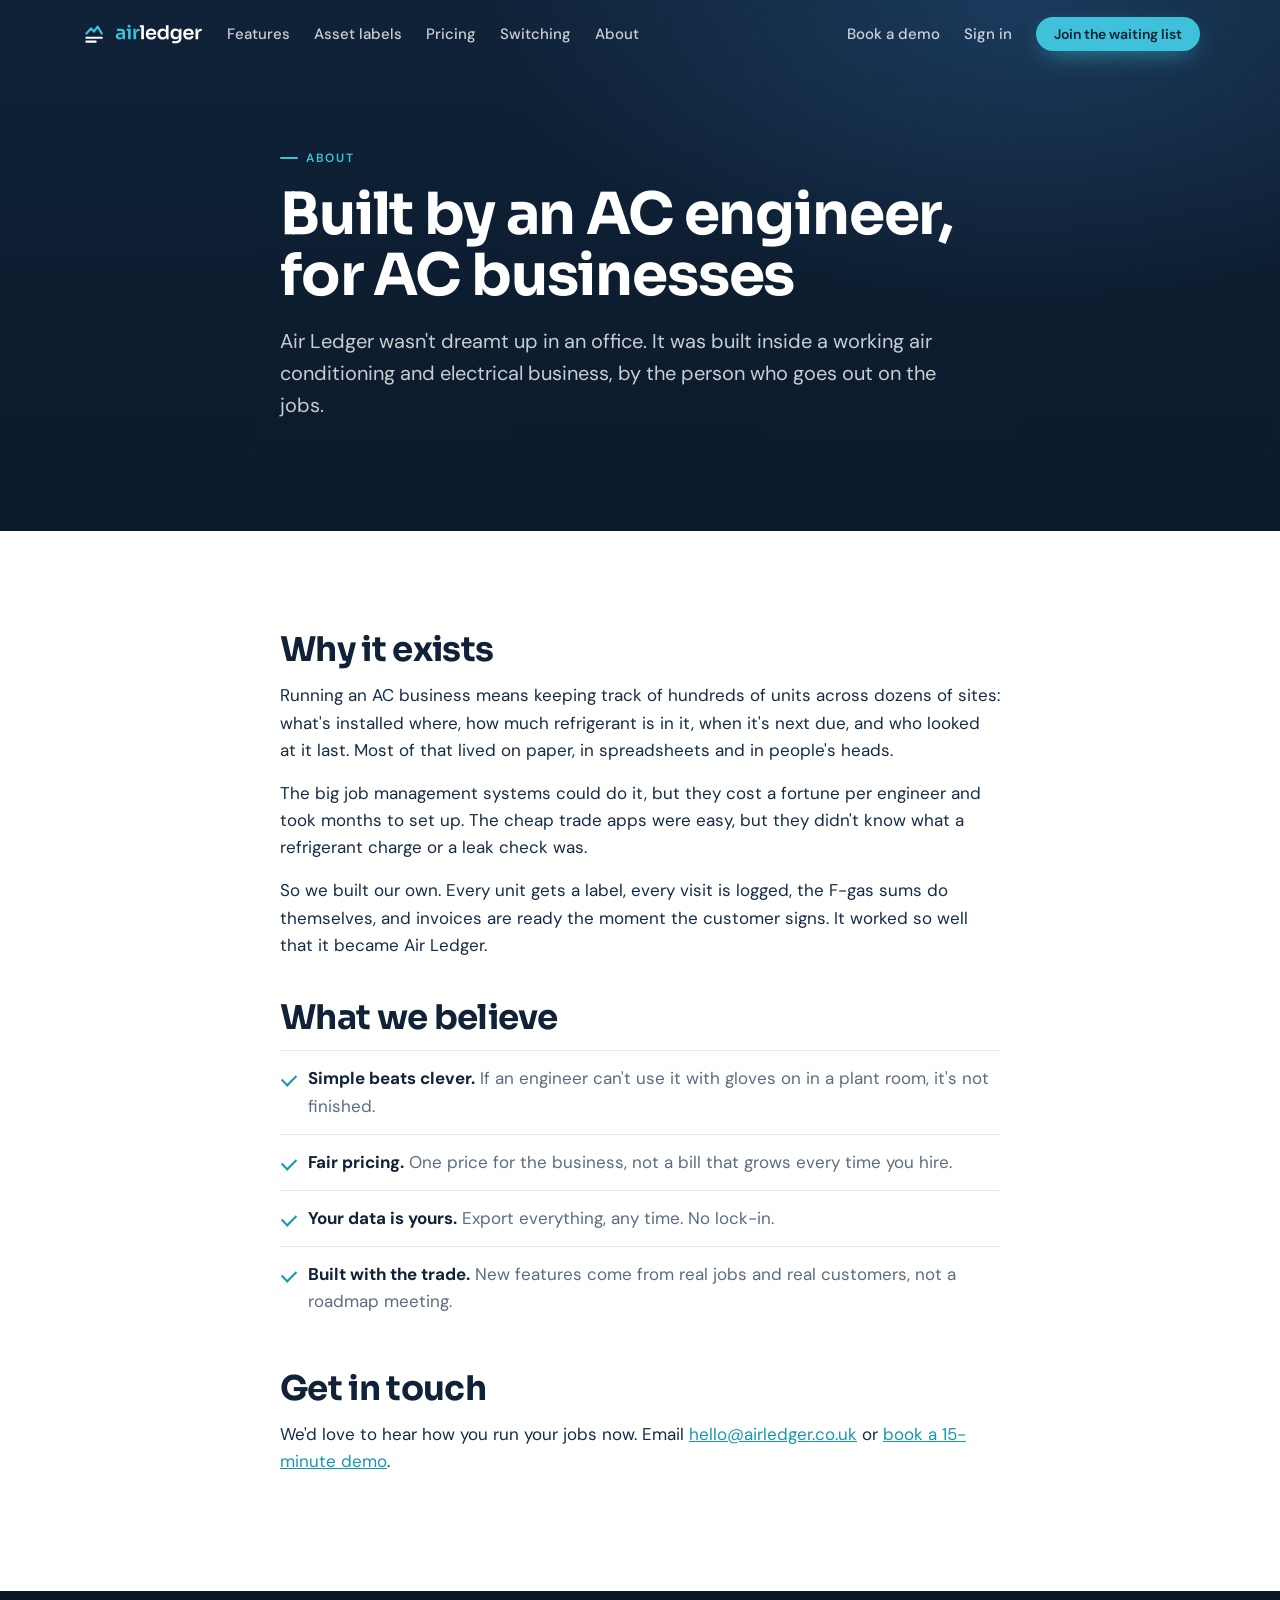
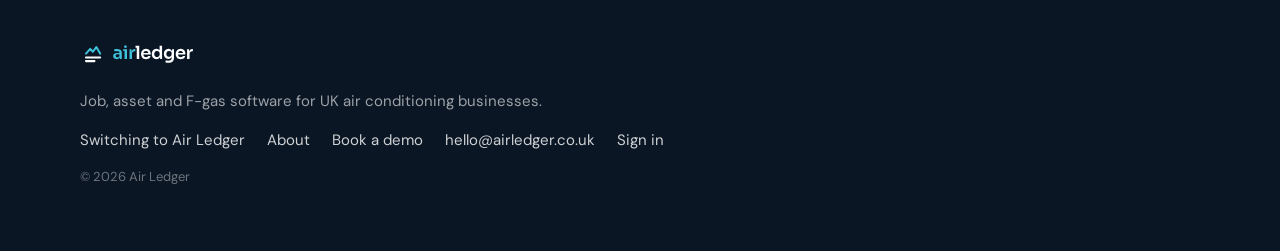
==== about.html @ b5cd5602 "Website stage 2: Switching, About and Book a demo pages Adds the three pages, links them from the na" ====
<!doctype html>
<html lang="en-GB">
<head>
<meta charset="utf-8">
<meta name="viewport" content="width=device-width,initial-scale=1">
<title>About | Air Ledger</title>
<meta name="description" content="Air Ledger is built by an air conditioning engineer who wanted software that understood AC work. Here is why it exists.">
<link rel="canonical" href="https://airledger.co.uk/about.html">
<meta property="og:title" content="Air Ledger | Built by an AC business, for AC businesses">
<meta property="og:description" content="Asset labels, F-gas records, jobs and invoices in one simple app. From £30 a month for the whole business.">
<meta property="og:image" content="https://airledger.co.uk/img/og.png">
<meta property="og:url" content="https://airledger.co.uk/">
<meta name="theme-color" content="#0F2238">
<link rel="icon" href="img/favicon-32.png">
<link rel="apple-touch-icon" href="img/icon-180.png">
<link rel="preconnect" href="https://fonts.googleapis.com">
<link rel="preconnect" href="https://fonts.gstatic.com" crossorigin>
<link href="https://fonts.googleapis.com/css2?family=DM+Sans:opsz,wght@9..40,400;9..40,500;9..40,600;9..40,700&family=JetBrains+Mono:wght@500;700&family=Sora:wght@600;700&display=swap" rel="stylesheet">
<link rel="stylesheet" href="styles.css">
</head>
<body>

<header class="nav solid" id="nav">
  <div class="wrap">
    <a href="./" class="brand" aria-label="Air Ledger home"><img src="img/airledger-logo-reverse.svg" alt="Air Ledger" width="150" height="30"></a>
    <nav class="links" aria-label="Main">
      <a href="./#features">Features</a>
      <a href="./#labels">Asset labels</a>
      <a href="./#pricing">Pricing</a>
      <a href="switching.html">Switching</a>
      <a href="about.html">About</a>
    </nav>
    <span class="sp"></span>
    <a class="signin" href="demo.html">Book a demo</a>
    <a class="signin" href="https://app.airledger.co.uk">Sign in</a>
    <a class="btn pri sm" href="./#join">Join the waiting list</a>
  </div>
</header>

<main id="top">

<section class="page-hero">
  <div class="wrap narrow">
    <span class="eyebrow">About</span>
    <h1>Built by an AC engineer, for AC businesses</h1>
    <p class="lede">Air Ledger wasn't dreamt up in an office. It was built inside a working air conditioning and electrical business, by the person who goes out on the jobs.</p>
  </div>
</section>

<section class="sec">
  <div class="wrap narrow prose">
    <h2>Why it exists</h2>
    <p>Running an AC business means keeping track of hundreds of units across dozens of sites: what's installed where, how much refrigerant is in it, when it's next due, and who looked at it last. Most of that lived on paper, in spreadsheets and in people's heads.</p>
    <p>The big job management systems could do it, but they cost a fortune per engineer and took months to set up. The cheap trade apps were easy, but they didn't know what a refrigerant charge or a leak check was.</p>
    <p>So we built our own. Every unit gets a label, every visit is logged, the F-gas sums do themselves, and invoices are ready the moment the customer signs. It worked so well that it became Air Ledger.</p>

    <h2>What we believe</h2>
    <ul class="beliefs">
      <li><b>Simple beats clever.</b> If an engineer can't use it with gloves on in a plant room, it's not finished.</li>
      <li><b>Fair pricing.</b> One price for the business, not a bill that grows every time you hire.</li>
      <li><b>Your data is yours.</b> Export everything, any time. No lock-in.</li>
      <li><b>Built with the trade.</b> New features come from real jobs and real customers, not a roadmap meeting.</li>
    </ul>

    <h2>Get in touch</h2>
    <p>We'd love to hear how you run your jobs now. Email <a href="mailto:hello@airledger.co.uk">hello@airledger.co.uk</a> or <a href="demo.html">book a 15-minute demo</a>.</p>
  </div>
</section>

</main>

<footer class="foot">
  <div class="wrap">
    <img src="img/airledger-logo-reverse.svg" alt="Air Ledger" width="130" height="26">
    <p>Job, asset and F-gas software for UK air conditioning businesses.</p>
    <p class="fl"><a href="switching.html">Switching to Air Ledger</a><a href="about.html">About</a><a href="demo.html">Book a demo</a><a href="mailto:hello@airledger.co.uk">hello@airledger.co.uk</a><a href="https://app.airledger.co.uk">Sign in</a></p>
    <p class="cr">© 2026 Air Ledger</p>
  </div>
</footer>

<script src="site.js"></script>
</body>
</html>
---- styles.css ----
:root{
  --navy:#0F2238;--navy2:#152C47;--navy3:#1B3A5C;--air:#3FC1D9;--ink:#1597B0;--brass:#E0A23A;
  --slate:#5B6C7F;--frost:#E8F5F8;--mist:#F4F7FA;--line:#E1E8EF;
  --fd:"Sora",system-ui,sans-serif;--fb:"DM Sans",system-ui,sans-serif;--fm:"JetBrains Mono",ui-monospace,monospace;
}
*{box-sizing:border-box}
html{scroll-behavior:smooth;scroll-padding-top:76px}
body{margin:0;background:#fff;color:var(--navy);font:17px/1.6 var(--fb);-webkit-font-smoothing:antialiased;overflow-x:hidden}
img{max-width:100%}
a{color:inherit}
h1,h2,h3{font-family:var(--fd);letter-spacing:-.02em;margin:0;line-height:1.1}
h2{font-size:clamp(30px,4vw,46px);font-weight:700;margin:12px 0 18px;max-width:20ch}
h3{font-size:20px;font-weight:600}
.wrap{max-width:1160px;margin:0 auto;padding:0 20px}
.narrow{max-width:760px}
.eyebrow{display:inline-flex;align-items:center;gap:8px;font:600 12px/1 var(--fb);letter-spacing:.14em;text-transform:uppercase;color:var(--air)}
.eyebrow::before{content:"";width:18px;height:2px;border-radius:2px;background:currentColor}
.eyebrow.ink{color:var(--ink)}

.btn{display:inline-flex;align-items:center;justify-content:center;border:0;border-radius:999px;padding:14px 24px;font:600 15px/1 var(--fb);cursor:pointer;text-decoration:none;transition:transform .2s,box-shadow .2s,background .2s;white-space:nowrap}
.btn:hover{transform:translateY(-1px)}
.btn.pri{background:var(--air);color:var(--navy);box-shadow:0 8px 24px -8px rgba(63,193,217,.7)}
.btn.pri:hover{box-shadow:0 12px 30px -8px rgba(63,193,217,.95)}
.btn.ghost{background:rgba(255,255,255,.08);color:#fff;box-shadow:inset 0 0 0 1px rgba(255,255,255,.25)}
.btn.dark{background:var(--navy);color:#fff}
.btn.line{background:#fff;color:var(--navy);box-shadow:inset 0 0 0 1.5px var(--line)}
.btn.line:hover{box-shadow:inset 0 0 0 1.5px var(--ink)}
.btn.sm{padding:10px 18px;font-size:14px}
.btn.big{padding:17px 30px;font-size:16px;width:100%}

/* nav */
.nav{position:fixed;inset:0 0 auto;z-index:50;transition:background .3s,box-shadow .3s}
.nav.solid{background:rgba(15,34,56,.9);backdrop-filter:blur(12px);-webkit-backdrop-filter:blur(12px);box-shadow:0 1px 0 rgba(255,255,255,.08)}
.nav .wrap{display:flex;align-items:center;gap:24px;height:68px}
.nav .brand img{height:28px;width:auto;display:block}
.nav .links{display:flex;gap:24px}
.nav .links a,.nav .signin{color:rgba(255,255,255,.78);text-decoration:none;font-weight:500;font-size:15px}
.nav .links a:hover,.nav .signin:hover{color:#fff}
.nav .sp{flex:1}

/* hero */
.hero{position:relative;color:#fff;padding:140px 0 110px;overflow:hidden;isolation:isolate;
  background:radial-gradient(1100px 600px at 80% 0%,#1B3A5C 0%,rgba(27,58,92,0) 60%),linear-gradient(180deg,#0F2238 0%,#0B1A2B 100%)}
.flow{position:absolute;inset:0;z-index:-1;width:100%;height:100%}
.flow path{fill:none;stroke-linecap:round}
.flow .f1{stroke:rgba(63,193,217,.28);stroke-width:1.5;stroke-dasharray:6 14;animation:dash 9s linear infinite}
.flow .f2{stroke:rgba(63,193,217,.15);stroke-width:1;stroke-dasharray:2 10;animation:dash 14s linear infinite reverse}
.flow .f3{stroke:url(#streak);stroke-width:2.5;stroke-dasharray:140 900;animation:streak 6s cubic-bezier(.4,0,.2,1) infinite}
.flow .f3.b{animation-delay:-2s;animation-duration:7.5s}
.flow .f3.c{animation-delay:-4.2s;animation-duration:8.5s}
@keyframes dash{to{stroke-dashoffset:-400}}
@keyframes streak{from{stroke-dashoffset:1040}to{stroke-dashoffset:0}}
.hero-grid{display:grid;grid-template-columns:1.1fr .9fr;gap:56px;align-items:center}
.hero h1{font-size:clamp(42px,6vw,76px);line-height:1.02;font-weight:700;margin:20px 0 22px}
.hero h1 .hl{color:var(--air)}
.lede{font-size:clamp(17px,1.6vw,20px);color:rgba(255,255,255,.78);max-width:33em;margin:0 0 30px}
.ctas{display:flex;flex-wrap:wrap;gap:12px}
.ticks{list-style:none;padding:0;margin:30px 0 0;display:flex;flex-wrap:wrap;gap:10px 22px;color:rgba(255,255,255,.7);font-size:15px}
.ticks li::before{content:"";display:inline-block;width:14px;height:8px;border-left:2px solid var(--air);border-bottom:2px solid var(--air);transform:rotate(-45deg) translateY(-3px);margin-right:10px}

/* phone */
.phone-stage{position:relative;display:flex;justify-content:center;padding:20px 0}
.phone{width:300px;border-radius:44px;background:#0A1624;padding:12px;box-shadow:0 0 0 2px #24405F,0 40px 80px -20px rgba(0,0,0,.6),0 0 120px -30px rgba(63,193,217,.5);position:relative;animation:bob 7s ease-in-out infinite}
@keyframes bob{50%{transform:translateY(-10px)}}
.notch{position:absolute;top:20px;left:50%;transform:translateX(-50%);width:90px;height:24px;border-radius:20px;background:#0A1624;z-index:2}
.scr{background:var(--mist);border-radius:34px;padding:52px 16px 18px;color:var(--navy);font-size:13px}
.scr-top{display:flex;align-items:center;gap:8px;font:600 13px var(--fb);color:var(--slate);margin-bottom:12px}
.scr-top img{width:22px;height:22px}
.unit{background:#fff;border-radius:18px;padding:16px;box-shadow:0 1px 0 var(--line),0 8px 20px -12px rgba(15,34,56,.25)}
.unit-id{font:700 13px var(--fm);color:var(--ink)}
.unit-name{font:600 17px/1.2 var(--fd);margin:4px 0 2px}
.unit-loc{color:var(--slate);font-size:12px}
.gas{display:grid;grid-template-columns:repeat(3,1fr);gap:6px;margin:14px 0 12px}
.gas div{background:var(--frost);border-radius:10px;padding:8px 6px;text-align:center}
.gas b{display:block;font:700 14px var(--fd)}
.gas small{font-size:10px;color:var(--slate)}
.status{display:flex;gap:8px;align-items:center;font-size:12px;font-weight:600;color:#137a4a}
.status i{width:8px;height:8px;border-radius:50%;background:#1fb26b;box-shadow:0 0 0 4px rgba(31,178,107,.18)}
.hist-h{font:600 11px var(--fb);letter-spacing:.1em;text-transform:uppercase;color:var(--slate);margin:16px 4px 6px}
.hist{display:flex;justify-content:space-between;gap:8px;background:#fff;border-radius:12px;padding:10px 12px;margin-bottom:6px;font-size:12px}
.hist span{color:var(--slate)}
.scr-btn{margin-top:12px;background:var(--navy);color:#fff;text-align:center;border-radius:14px;padding:12px;font-weight:600}
.label-float,.inv-float{position:absolute;background:#fff;color:var(--navy);border-radius:16px;box-shadow:0 20px 40px -14px rgba(0,0,0,.5)}
.label-float{left:-18px;top:70%;display:flex;gap:10px;align-items:center;padding:10px 14px 10px 10px;animation:bob 6s ease-in-out infinite -2s}
.label-float b{display:block;font:700 13px var(--fm)}
.label-float small,.inv-float small{font-size:11px;color:var(--slate)}
.lf-qr,.lbl-qr{width:44px;height:44px;border-radius:6px;flex:none;background:
  conic-gradient(var(--navy) 25%,#fff 0 50%,var(--navy) 0 75%,#fff 0) 0 0/11px 11px;box-shadow:inset 0 0 0 3px #fff,0 0 0 1px var(--line)}
.inv-float{right:-4px;top:12%;padding:12px 16px;animation:bob 8s ease-in-out infinite -4s;border-left:4px solid var(--brass)}
.inv-float span{display:block;font-size:11px;color:var(--slate);font-weight:600}
.inv-float b{display:block;font:700 20px var(--fd);color:var(--navy)}

/* strip */
.strip{background:var(--frost);padding:34px 0}
.strip p{margin:0;font-size:clamp(17px,1.8vw,21px);max-width:52em;color:var(--navy2)}

/* sections */
.sec{padding:100px 0}
.reasons{display:grid;grid-template-columns:repeat(3,1fr);gap:22px;margin-top:40px}
.reason{border:1px solid var(--line);border-radius:22px;padding:30px;transition:transform .25s,box-shadow .25s,border-color .25s}
.reason:hover{transform:translateY(-4px);box-shadow:0 24px 40px -24px rgba(15,34,56,.35);border-color:transparent}
.reason .ico{width:52px;height:52px;border-radius:14px;background:var(--navy);display:grid;place-items:center;margin-bottom:22px}
.reason svg{width:26px;height:26px;fill:none;stroke:var(--air);stroke-width:2;stroke-linejoin:round;stroke-linecap:round}
.reason h3{margin-bottom:10px}
.reason p{margin:0;color:var(--slate)}

.how{background:var(--navy);color:#fff}
.how h2{color:#fff}
.steps{list-style:none;counter-reset:s;padding:0;margin:44px 0 0;display:grid;grid-template-columns:repeat(4,1fr);gap:20px}
.steps li{counter-increment:s;background:var(--navy2);border-radius:20px;padding:28px 24px;position:relative;box-shadow:inset 0 0 0 1px rgba(255,255,255,.07)}
.steps li::before{content:"0" counter(s);font:700 14px var(--fm);color:var(--air);display:block;margin-bottom:28px}
.steps b{display:block;font:600 22px var(--fd);margin-bottom:8px}
.steps span{color:rgba(255,255,255,.7);font-size:15px}

.split{display:grid;grid-template-columns:1fr 1fr;gap:64px;align-items:center}
.split p{color:var(--slate);max-width:32em}
.split .btn{margin-top:10px}
.labels-demo{position:relative;height:380px;background:linear-gradient(135deg,#dfe7ee,#c9d5e0);border-radius:28px;overflow:hidden}
.labels-demo::before{content:"";position:absolute;inset:40px 60px;border-radius:14px;background:repeating-linear-gradient(0deg,#f4f7fa 0 10px,#e6ecf2 10px 12px);box-shadow:0 30px 50px -30px rgba(15,34,56,.6)}
.lbl{position:absolute;display:flex;gap:12px;align-items:center;background:#fff;border-radius:10px;padding:12px 16px 12px 12px;box-shadow:0 14px 28px -12px rgba(15,34,56,.45);border-top:5px solid var(--navy)}
.lbl b{display:block;font:700 12px var(--fd);letter-spacing:.06em}
.lbl span{display:block;font:700 15px var(--fm);color:var(--ink)}
.lbl small{font-size:11px;color:var(--slate)}
.l1{left:12%;top:16%;transform:rotate(-4deg)}
.l2{right:10%;top:42%;transform:rotate(3deg);border-top-color:var(--air)}
.l3{left:20%;bottom:12%;transform:rotate(-1deg);border-top-color:var(--brass)}

/* pricing */
.pricing{background:var(--mist)}
.sub{color:var(--slate);margin:0 0 28px}
.founder{display:flex;gap:18px;align-items:center;background:var(--navy);color:#fff;border-radius:18px;padding:18px 22px;margin-bottom:28px}
.founder p{margin:0;color:rgba(255,255,255,.8)}
.founder b{color:#fff}
.badge{flex:none;background:var(--brass);color:var(--navy);font:700 12px/1 var(--fb);letter-spacing:.08em;text-transform:uppercase;padding:9px 12px;border-radius:999px}
.toggle{display:inline-flex;background:#fff;border-radius:999px;padding:5px;box-shadow:inset 0 0 0 1px var(--line);margin-bottom:26px}
.toggle button{border:0;background:none;font:600 14px var(--fb);color:var(--slate);padding:10px 18px;border-radius:999px;cursor:pointer}
.toggle button.on{background:var(--navy);color:#fff}
.toggle em{font-style:normal;color:var(--ink);margin-left:4px}
.toggle button.on em{color:var(--air)}
.plans{display:grid;grid-template-columns:repeat(3,1fr);gap:20px;align-items:stretch}
.plan{background:#fff;border-radius:24px;padding:32px 28px;display:flex;flex-direction:column;position:relative;box-shadow:0 1px 0 var(--line)}
.plan.pop{box-shadow:0 0 0 2px var(--air),0 30px 50px -30px rgba(21,151,176,.6)}
.tag{position:absolute;top:-13px;left:28px;background:var(--air);color:var(--navy);font:700 12px/1 var(--fb);padding:7px 12px;border-radius:999px}
.for{color:var(--slate);margin:4px 0 18px;font-size:15px}
.price{display:flex;align-items:baseline;gap:4px;margin-bottom:20px}
.amt{font:700 46px/1 var(--fd)}
.per{color:var(--slate)}
.plan ul{list-style:none;padding:0;margin:0 0 26px;flex:1}
.plan li{padding:8px 0 8px 26px;border-top:1px solid var(--line);position:relative;font-size:15px}
.plan li::before{content:"";position:absolute;left:2px;top:15px;width:11px;height:6px;border-left:2px solid var(--ink);border-bottom:2px solid var(--ink);transform:rotate(-45deg)}
.fine{color:var(--slate);font-size:14px;margin:20px 0 0}

/* faq */
.faq details{border-bottom:1px solid var(--line);padding:20px 0}
.faq summary{font:600 18px var(--fd);cursor:pointer;list-style:none;display:flex;justify-content:space-between;gap:16px}
.faq summary::after{content:"+";color:var(--ink);font-size:24px;line-height:1;transition:transform .2s}
.faq details[open] summary::after{transform:rotate(45deg)}
.faq details p{color:var(--slate);margin:12px 0 0}

/* join */
.join{background:radial-gradient(800px 400px at 50% 0%,#1B3A5C,rgba(27,58,92,0)),var(--navy);color:#fff;padding:100px 0;text-align:center}
.join h2{color:#fff;margin:0 auto 14px}
.join>.wrap>p{color:rgba(255,255,255,.75);margin:0 auto 34px;max-width:34em}
.wl{text-align:left;background:rgba(255,255,255,.05);border-radius:24px;padding:28px;box-shadow:inset 0 0 0 1px rgba(255,255,255,.12)}
.wl .row{display:grid;grid-template-columns:1fr 1fr;gap:14px}
.wl label{display:block;margin-bottom:14px}
.wl label span{display:block;font-size:14px;font-weight:500;color:rgba(255,255,255,.75);margin-bottom:6px}
.wl input,.wl select{width:100%;font:16px var(--fb);color:#fff;background:rgba(255,255,255,.07);border:1px solid rgba(255,255,255,.18);border-radius:12px;padding:13px 14px}
.wl select option{color:var(--navy)}
.wl input:focus,.wl select:focus{outline:2px solid var(--air);outline-offset:1px;border-color:transparent}
.wl input::placeholder{color:rgba(255,255,255,.4)}
.wl .hp{position:absolute;left:-9999px;width:1px;height:1px}
.wl button{margin-top:6px}
.msg{min-height:1.4em;margin:14px 0 0;text-align:center;font-weight:500}
.msg.ok{color:var(--air)}.msg.err{color:#ffb4a8}

.foot{background:#0A1624;color:rgba(255,255,255,.6);padding:50px 0;font-size:15px}
.foot img{height:26px;width:auto}
.foot .fl{display:flex;gap:22px}
.foot a{text-decoration:none;color:rgba(255,255,255,.8)}
.foot .cr{font-size:13px;color:rgba(255,255,255,.4)}

/* reveal */
.rv{opacity:0;transform:translateY(24px);transition:opacity .7s ease,transform .7s cubic-bezier(.2,.8,.2,1)}
.rv.in{opacity:1;transform:none}

@media (max-width:960px){
  .hero-grid,.split{grid-template-columns:1fr;gap:48px}
  .reasons,.plans{grid-template-columns:1fr}
  .steps{grid-template-columns:1fr 1fr}
  .nav .links{display:none}
}
@media (max-width:560px){
  body{font-size:16px}
  .hero{padding:110px 0 70px}
  .sec{padding:70px 0}
  .steps,.wl .row{grid-template-columns:1fr}
  .nav .signin{display:none}
  .phone{width:270px}
  .label-float{left:0;top:auto;bottom:-6px}
  .inv-float{right:0;top:0}
  .founder{flex-direction:column;align-items:flex-start}
  .labels-demo{height:320px}
  .labels-demo::before{inset:30px 24px}
  .l1{left:6%}.l2{right:4%}.l3{left:10%}
}
@media (prefers-reduced-motion:reduce){
  *{animation:none!important;transition:none!important}
  .rv{opacity:1;transform:none}
}

/* sub pages */
.page-hero{background:radial-gradient(900px 500px at 80% 0%,#1B3A5C 0%,rgba(27,58,92,0) 60%),linear-gradient(180deg,#0F2238,#0B1A2B);color:#fff;padding:140px 0 80px}
.page-hero h1{font-size:clamp(36px,5vw,58px);line-height:1.05;margin:18px 0 18px}
.reasons.four{grid-template-columns:repeat(2,1fr)}
.reasons.four .reason h3{margin-bottom:10px}
.cmp{width:100%;border-collapse:collapse;margin:24px 0 8px;font-size:16px}
.cmp th,.cmp td{text-align:left;padding:14px 16px;border-bottom:1px solid var(--line)}
.cmp th{font:600 13px var(--fb);letter-spacing:.08em;text-transform:uppercase;color:var(--slate)}
.cmp td:last-child,.cmp th:last-child{text-align:right;white-space:nowrap}
.cmp tr.us td{font-weight:600;background:var(--frost)}
.cmp tr.us td:last-child{color:var(--ink)}
.ctas.dark{margin-top:20px}
.prose h2{font-size:clamp(26px,3vw,34px);margin:40px 0 14px}
.prose h2:first-child{margin-top:0}
.prose p{color:var(--navy2);margin:0 0 16px}
.prose a{color:var(--ink)}
.beliefs{list-style:none;padding:0;margin:0}
.beliefs li{padding:14px 0 14px 28px;border-top:1px solid var(--line);position:relative;color:var(--slate)}
.beliefs li::before{content:"";position:absolute;left:2px;top:23px;width:12px;height:7px;border-left:2px solid var(--ink);border-bottom:2px solid var(--ink);transform:rotate(-45deg)}
.beliefs b{color:var(--navy)}
.page-join{padding-top:140px}
.page-join .eyebrow{margin-bottom:6px}
.foot .fl{flex-wrap:wrap;gap:10px 22px}
@media (max-width:960px){.reasons.four{grid-template-columns:1fr}}
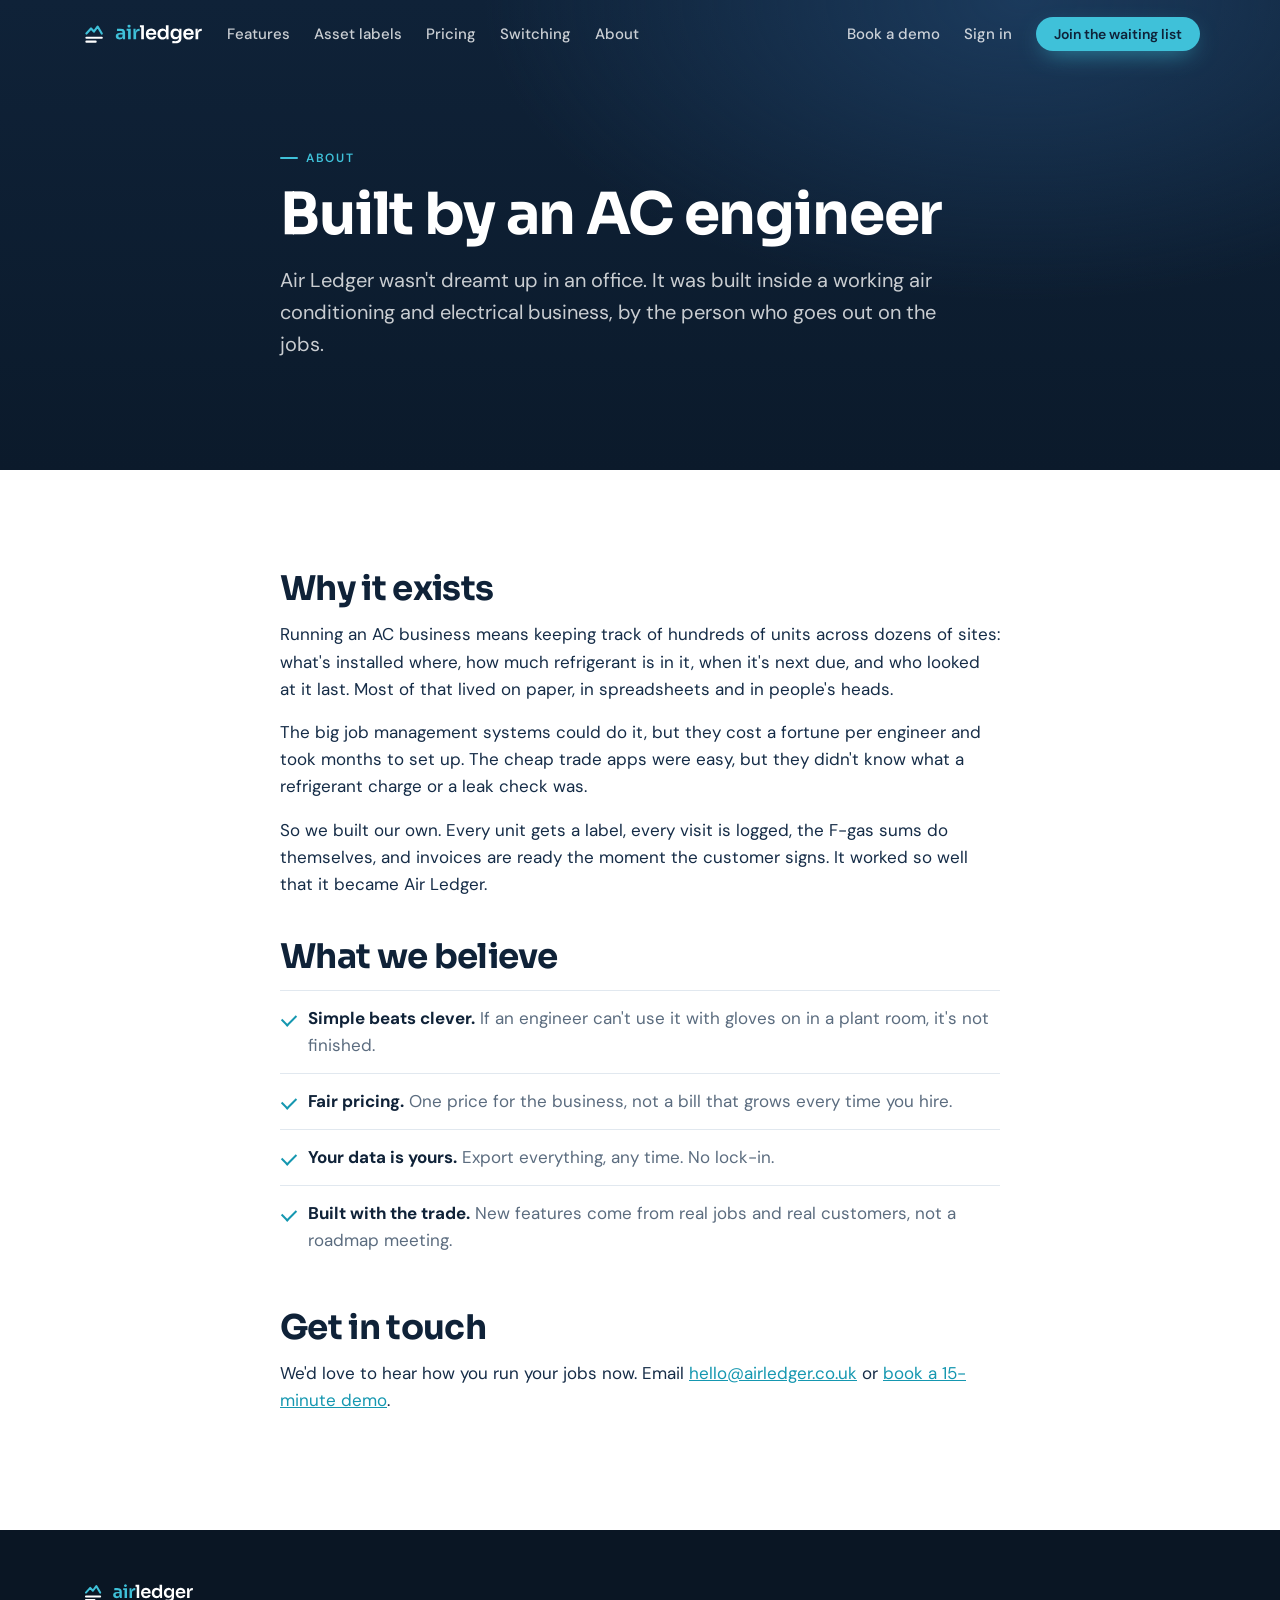
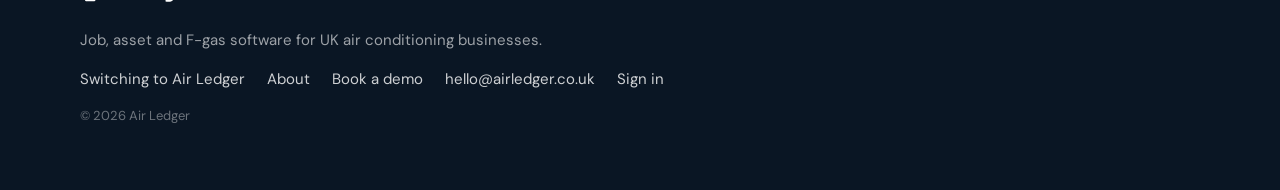
==== commit 5e86cdc1: "Swap the wordy 'built by an AC business' line for 'Scan it. Service it. Bill it.' Co-Authored-By: Cl" ====
--- a/about.html
+++ b/about.html
@@ -6,7 +6,7 @@
 <title>About | Air Ledger</title>
 <meta name="description" content="Air Ledger is built by an air conditioning engineer who wanted software that understood AC work. Here is why it exists.">
 <link rel="canonical" href="https://airledger.co.uk/about.html">
-<meta property="og:title" content="Air Ledger | Built by an AC business, for AC businesses">
+<meta property="og:title" content="Air Ledger | Scan it. Service it. Bill it.">
 <meta property="og:description" content="Asset labels, F-gas records, jobs and invoices in one simple app. From £30 a month for the whole business.">
 <meta property="og:image" content="https://airledger.co.uk/img/og.png">
 <meta property="og:url" content="https://airledger.co.uk/">
@@ -42,7 +42,7 @@
 <section class="page-hero">
   <div class="wrap narrow">
     <span class="eyebrow">About</span>
-    <h1>Built by an AC engineer, for AC businesses</h1>
+    <h1>Built by an AC engineer</h1>
     <p class="lede">Air Ledger wasn't dreamt up in an office. It was built inside a working air conditioning and electrical business, by the person who goes out on the jobs.</p>
   </div>
 </section>
--- a/styles.css
+++ b/styles.css
@@ -233,3 +233,4 @@
 .page-join .eyebrow{margin-bottom:6px}
 .foot .fl{flex-wrap:wrap;gap:10px 22px}
 @media (max-width:960px){.reasons.four{grid-template-columns:1fr}}
+.lede .tag{display:block;color:#fff;font-family:var(--fd);font-size:1.15em;margin-bottom:6px}
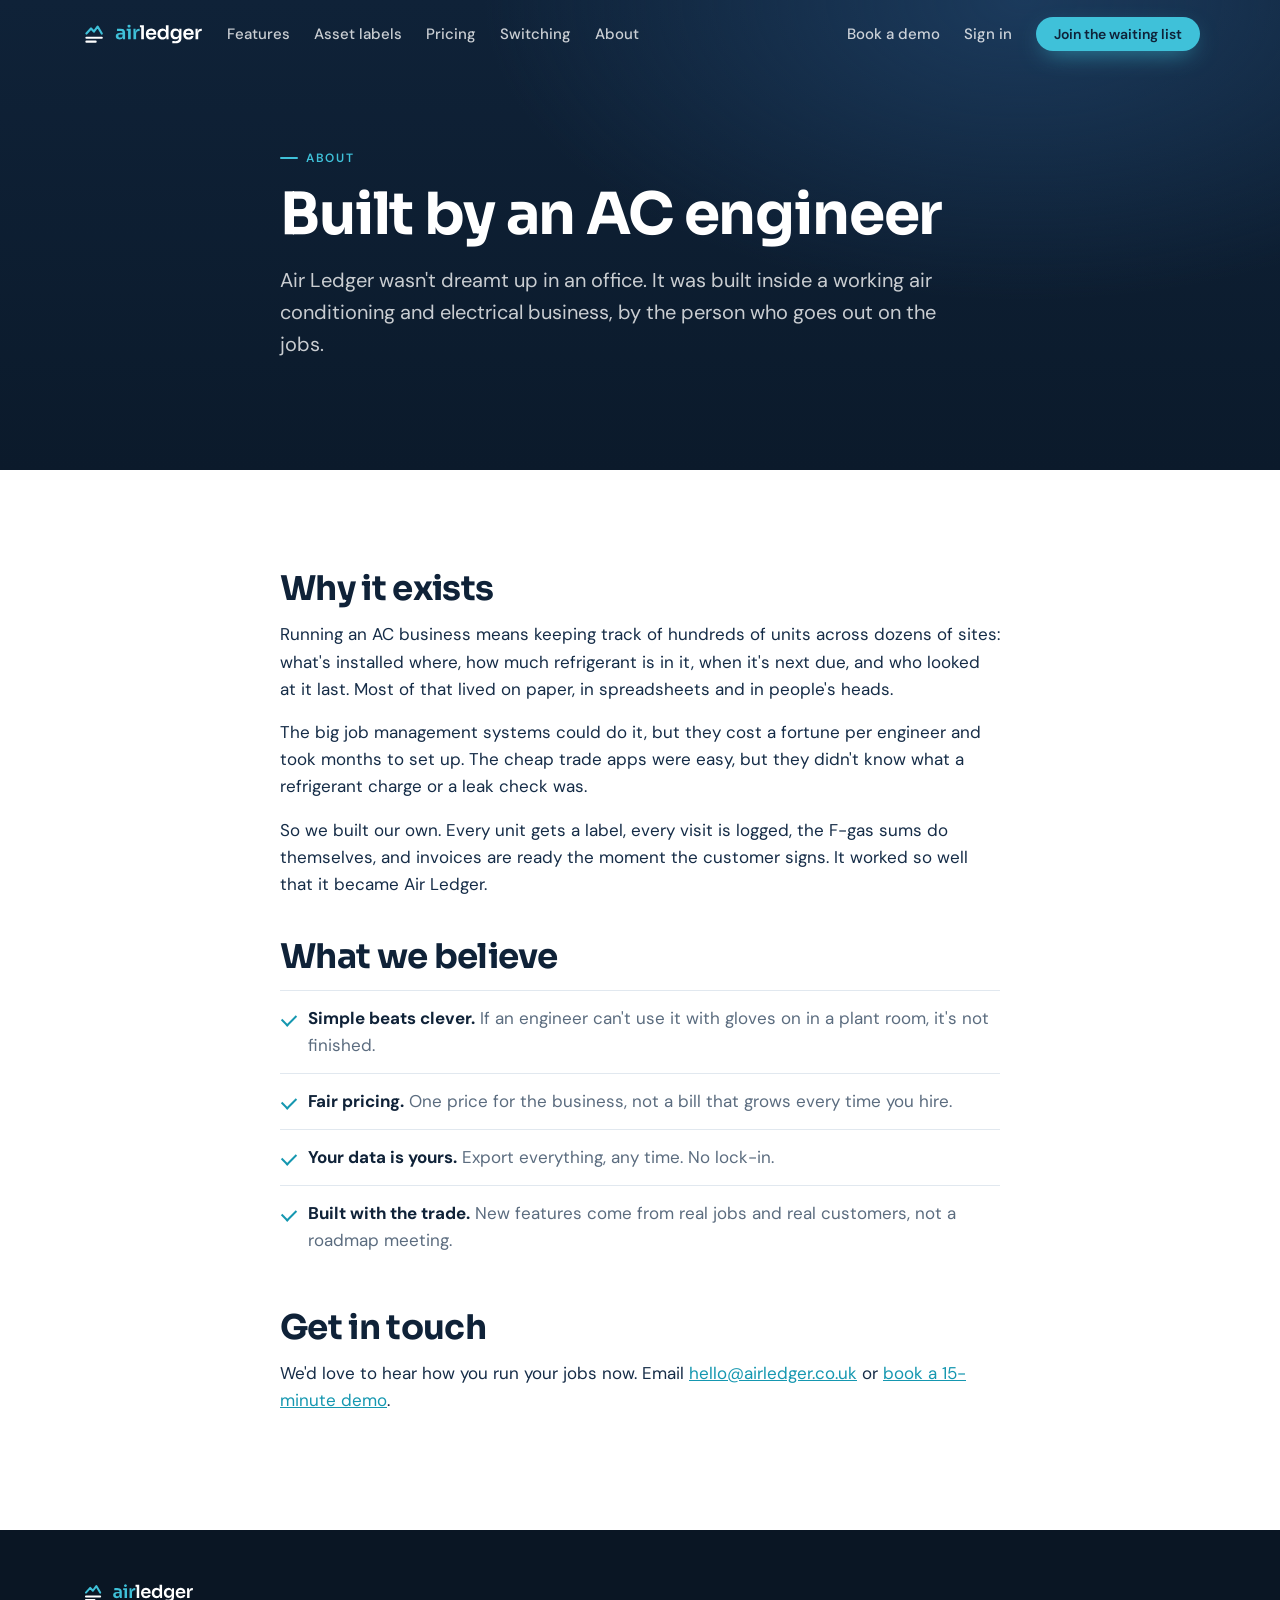
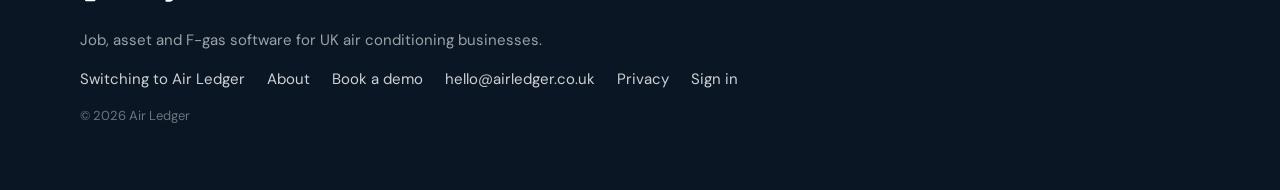
==== commit 07ed164f: "Add privacy notice, consent lines and cookie-free visitor stats hook Co-Authored-By: Claude Opus 5.5" ====
--- a/about.html
+++ b/about.html
@@ -73,7 +73,7 @@
   <div class="wrap">
     <img src="img/airledger-logo-reverse.svg" alt="Air Ledger" width="130" height="26">
     <p>Job, asset and F-gas software for UK air conditioning businesses.</p>
-    <p class="fl"><a href="switching.html">Switching to Air Ledger</a><a href="about.html">About</a><a href="demo.html">Book a demo</a><a href="mailto:hello@airledger.co.uk">hello@airledger.co.uk</a><a href="https://app.airledger.co.uk">Sign in</a></p>
+    <p class="fl"><a href="switching.html">Switching to Air Ledger</a><a href="about.html">About</a><a href="demo.html">Book a demo</a><a href="mailto:hello@airledger.co.uk">hello@airledger.co.uk</a><a href="privacy.html">Privacy</a><a href="https://app.airledger.co.uk">Sign in</a></p>
     <p class="cr">© 2026 Air Ledger</p>
   </div>
 </footer>
--- a/styles.css
+++ b/styles.css
@@ -234,3 +234,4 @@
 .foot .fl{flex-wrap:wrap;gap:10px 22px}
 @media (max-width:960px){.reasons.four{grid-template-columns:1fr}}
 .lede .tag{display:block;color:#fff;font-family:var(--fd);font-size:1.15em;margin-bottom:6px}
+.consent{font-size:13px;color:rgba(255,255,255,.55);text-align:center;margin:8px 0 0}.consent a{color:rgba(255,255,255,.8)}
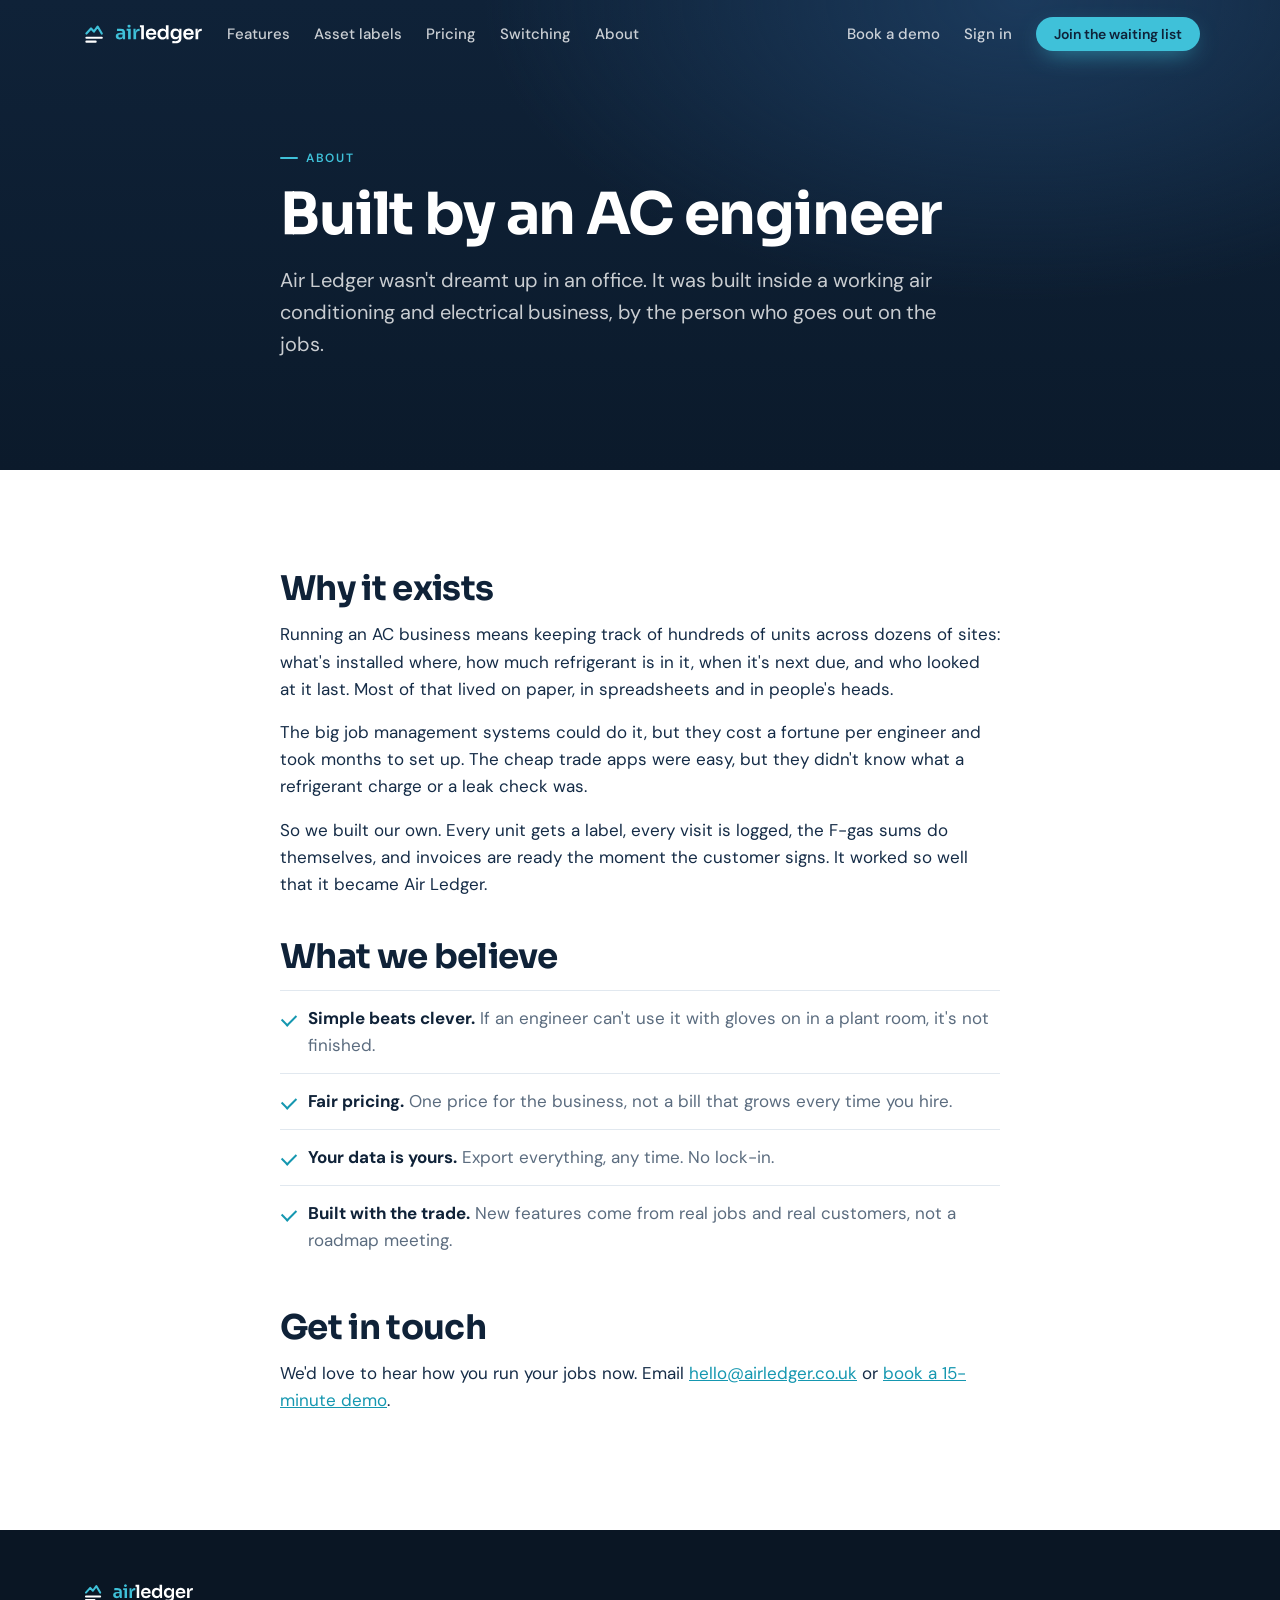
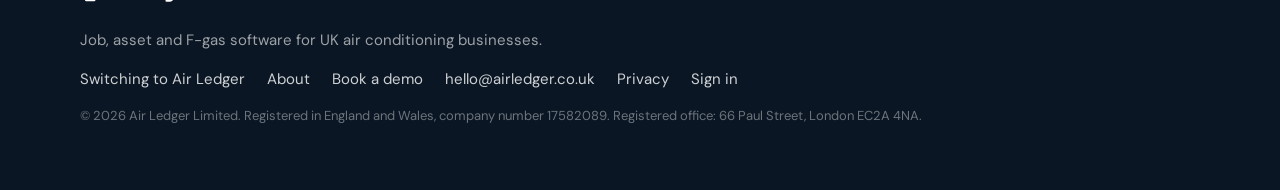
==== commit 59260f67: "Add Air Ledger Limited company details to footer and privacy notice Company number 17582089, registe" ====
--- a/about.html
+++ b/about.html
@@ -74,7 +74,7 @@
     <img src="img/airledger-logo-reverse.svg" alt="Air Ledger" width="130" height="26">
     <p>Job, asset and F-gas software for UK air conditioning businesses.</p>
     <p class="fl"><a href="switching.html">Switching to Air Ledger</a><a href="about.html">About</a><a href="demo.html">Book a demo</a><a href="mailto:hello@airledger.co.uk">hello@airledger.co.uk</a><a href="privacy.html">Privacy</a><a href="https://app.airledger.co.uk">Sign in</a></p>
-    <p class="cr">© 2026 Air Ledger</p>
+    <p class="cr">© 2026 Air Ledger Limited. Registered in England and Wales, company number 17582089. Registered office: 66 Paul Street, London EC2A 4NA.</p>
   </div>
 </footer>
 
